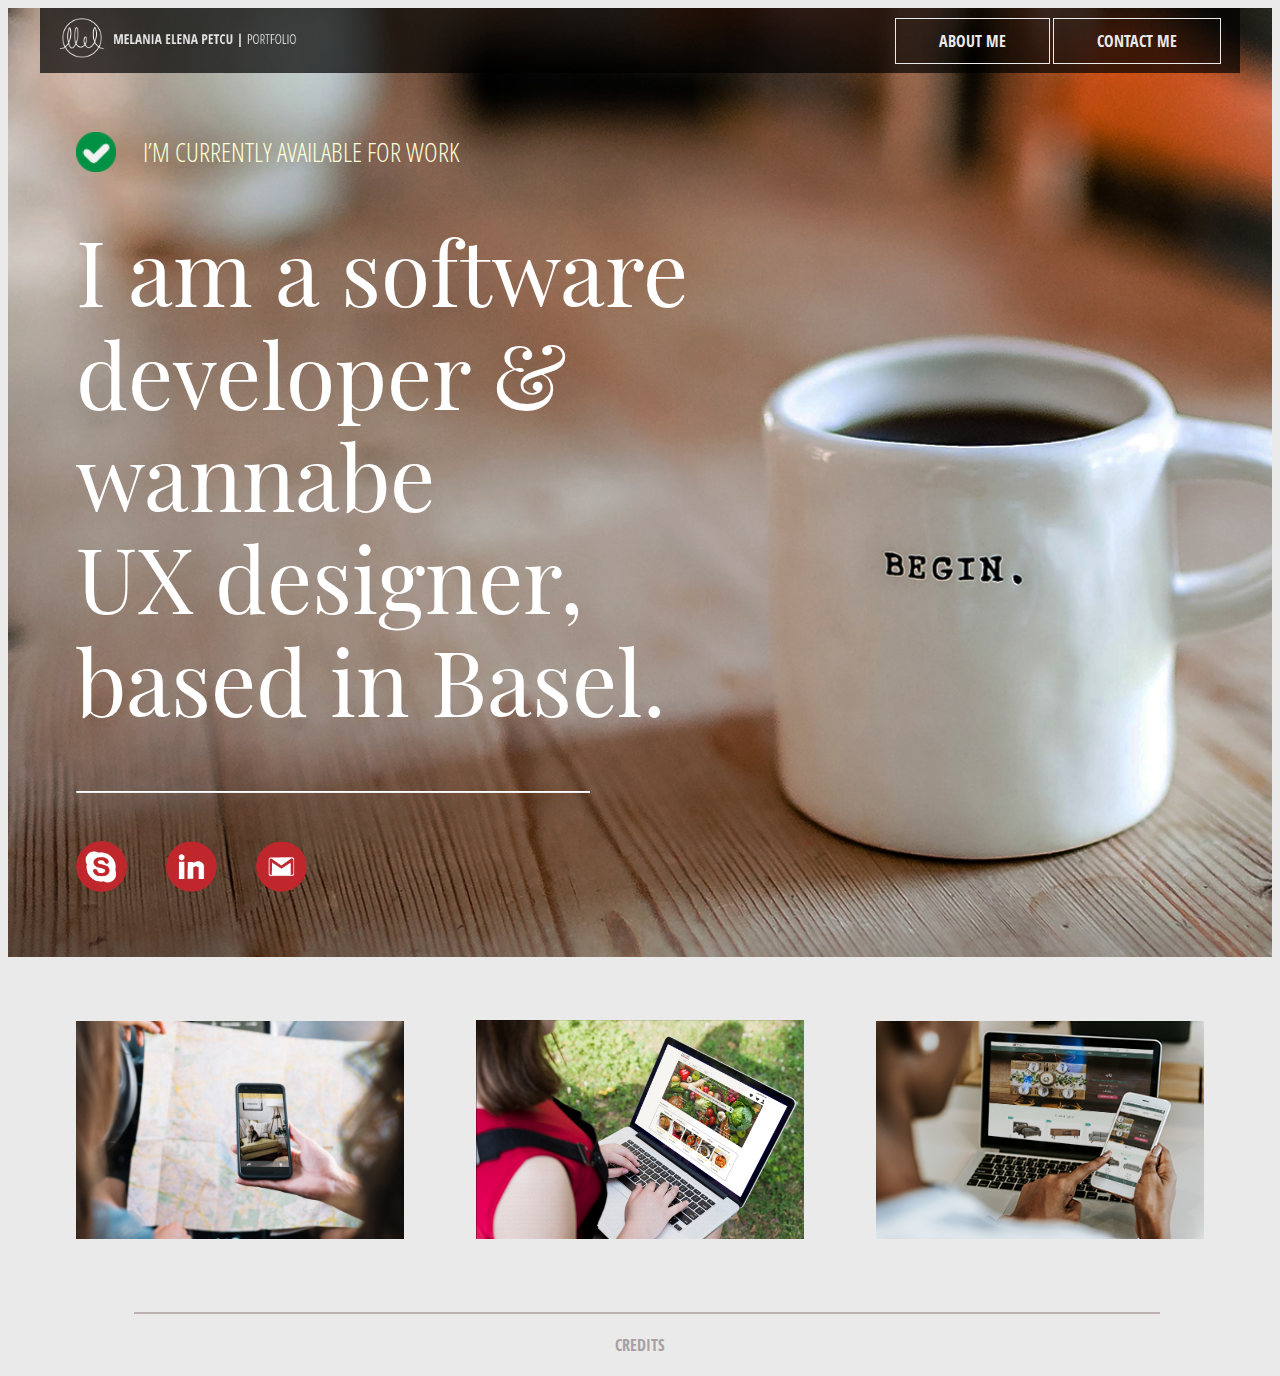
==== index.html @ 68f86efd "Update index.html" ====
<!doctype html>
<html>
<head>
<meta charset="UTF-8">
<title>Melania Elena Petcu - Web Design Portfolio</title>
<link href="styles.css" rel="stylesheet" type="text/css">
<script src="https://ajax.googleapis.com/ajax/libs/jquery/3.2.1/jquery.min.js"></script>
<script type="text/javascript" src="javascript/scripts.js"></script>
<meta name="viewport" content="width=device-width, initial-scale=1">
</head>

<body>
<div class="hero-image">
  <div class="container">
		<header><a href="index.html"><img src="images/logo-melania-elena-petcu.png" alt="Melania Elena Petcu - Web Design Portfolio" height="40" class="logo"></a>
			<div class="dropdown burger-menu">
			  <div class="mobile-view"><img src="images/burger-menu.svg" alt="" width="25"/>
				<div class="dropdown-content">
				  <a href="about-page.html" class="btn-green-a">ABOUT ME</a>
				  <a class="btn-green-a" href="contact-page.html">CONTACT ME</a>
				</div>
			  </div>
			</div>
		    <nav class="desktop-view">
			    <a href="about-page.html" class="btn-green-a">ABOUT ME</a>
			    <a class="btn-green-a" href="contact-page.html">CONTACT ME</a>
		    </nav>
        </header>
    <div class="hero-content">
	    <div class="tick-avail">
		   <img src="images/Tick.png" alt="UX design available" class="tick-img"/>
		   <p class="availability">I’M CURRENTLY AVAILABLE FOR WORK</p>
	    </div>
        <h1>I am a software <br> developer &<br>
            wannabe <br> UX designer, <br>
          based in Basel.</h1>
      <hr class="hr-mobile">
      <!--<a href="contact-page.html" title="Let's Talk" target="_blank" class="btn-red float-left">
	    <img src="images/let arrow.png" alt="web design available" width="104" height="19" class="arrow"/></a>-->
	  <div class="social-stuff clear-float">
	  	<a href="skype:melania.marcian?chat" target="_blank"><img src="images/skype.png" alt="Melania Petcu Facebook" class="social-stuff-a shadow"></a>
	  	<a href="https://www.linkedin.com/in/melania-petcu/" target="_blank"><img src="images/linkedin.png"  alt="Melania Petcu Linkedin" class="social-stuff-a shadow"></a>
	  	<a href="mailto:melania.marcian@gmail.com" target="_blank"><img src="images/gmail.png" alt="Melania Petcu mail" class="social-stuff-a shadow"></a>
	  </div>
	</div>
  </div>
</div>
	<main class="container home-main">
      <div class="row-low">
		  <div class="col-grid col-xs img_wrap"><a href="project page-peekaboo.html"><img src="images/hero-img-peek.png" alt="" class="mobile-img col-xs"><div class="img_description"><p>Peekaboo</p><p span class="sub-text">MONITORING APP</span></p></div></a></div>
		  <div class="col-grid col-xs img_wrap"><a href="project page-whatsoup.html"><img src="images/whatsoup-woman-laptop.png" alt="" class="mobile-img col-xs"/><div class="img_description"><p>What'SOUP</p><p span class="sub-text">RESTAURANT</span></p></div></a></div>
		  <div class="col-grid col-xs img_wrap"><a href="project page-maynooth.html"><img src="images/maynooth.jpg" alt="" class="mobile-img col-xs"/><div class="img_description"><p>Maynooth</p><p span class="sub-text">FURNITURE STORE</span></p></div></a></div>
      </div>
    </main>
    <footer>
	  <hr class="footer-hr">
	  <a class="credits col-text-larger" href="credits.html">CREDITS</a>
	</footer>
</div>
</body>
</html>
---- styles.css ----
@charset "UTF-8";

@font-face {
    font-family: playfair-display;
    src: url("fonts/PlayfairDisplay-Bold.ttf") format('truetype');
    font-weight: bold;
    font-style: normal;
}
@font-face {
    font-family: playfair-display;
    src: url("fonts/PlayfairDisplay-Regular.ttf") format('truetype');
    font-weight: 400;
    font-style: normal;
}
@font-face {
  font-family: 'open-sans-condensed';
  font-style: normal;
  font-weight: 300;
  src: url("fonts/OpenSansCondensed-Light.ttf") format('truetype');
}
@font-face {
  font-family: 'open-sans-condensed';
  font-style: normal;
  font-weight: 400;
  src: url("fonts/uYKcPVoh6c5R0NpdEY5A-Q.woff") format('woff');
}
@font-face {
  font-family: 'open-sans-condensed';
  font-style: normal;
  font-weight: 700;
  src: url("fonts/OpenSansCondensed-Bold.ttf") format('truetype');
}
@font-face {
  font-family: 'open-sans-condensed';
  font-style: italic;
  font-weight: 400;
  src: url("fonts/O4NhV7_qs9r9seTo7fnsVD8E0i7KZn-EPnyo3HZu7kw.woff") format('woff');
}
@font-face {
  font-family: 'lato';
  font-style: normal;
  font-weight: 300;
  src: url("fonts/Lato-Light.ttf") format('truetype');
}
@font-face {
  font-family: 'lato';
  font-style: normal;
  font-weight: 400;
  src: url("fonts/Lato-Regular.ttf") format('truetype');
}

/*DESKTOP*/
.img_wrap {
  position: relative;
}

.img_description {
  position: absolute;
  top: 50%;
  bottom: 2%;
  left: 0;
  right: 0;
  background: rgba(0, 0, 0, 0.50);
  color: #fff;
  visibility: hidden;
  opacity: 0;
  font-family: 'playfair-display';
  font-size: 2vw;
  font-weight: 300;
  text-align: center;


  /* transition effect. not necessary */
  transition: opacity .2s, visibility .2s;
}

.img_wrap:hover .img_description {
  visibility: visible;
  opacity: 1;
}

.sub-text {
  font-family: 'lato';
  font-size: 0.8vw;
  font-weight: 300;
  margin-top:-6.5%
}

#myBtn {
  display: none;
  position: fixed;
  bottom: 20px;
  right: 30px;
  z-index: 99;
  font-family: open-sans-condensed;
  font-style: normal;
  font-weight: 700;
  font-size: 14px;
  background-color: rgba(234,234,234,0.00);
  border: 1px solid black;
  color: black;
  cursor: pointer;
  padding-top: 13px;
  padding-bottom: 13px;
  padding-left: 13px;
  padding-right: 13px;
  border-radius: 154px;
}

#myBtn:hover {
	background-color: rgb(0,0,0,0.70);
    color: white;
	outline: none;
	border: none;
}

.shadow{
	transition: all .2s ease-in-out;
}
.shadow:hover {
    box-shadow: 0px 1px 10px rgba(65,52,53,0.70);
    -webkit-transform: translateY(5px);
    transform: translateY(5px);
    -webkit-box-shadow: 0px 1px 10px rgba(65,52,53,0.70);
}
.zoom {
  height: auto;
  -webkit-transition: all .2s ease-in-out;
          transition: all .2s ease-in-out;
}

.zoom:hover {
  -webkit-transform: scale(1.2);
  -ms-transform: scale(1.2);
      transform: scale(1.2);
  box-shadow: 0px 15px 27px rgba(0, 0, 0, 0.7);
}
.zoomA {
    height: auto;
    transition-duration: 1s;
    transition-timing-function: ease;
}

.zoomA:hover {
    transform: scale(2);
}

.zoomR {
    height: auto;
    transition-duration: 1s;
    transition-timing-function: ease;
}

.zoomR:hover {
  left: 20%;
  transform: scale(2) translate(-20%);
}

.zoomL {
    height: auto;
    transition-duration: 1s;
    transition-timing-function: ease;
}

.zoomL:hover {
  right: 25%;
  transform: scale(2) translate(25%);
}


header {
    background-color: rgba(0,0,0,0.70);
    padding-right: 19px;
    padding-top: 10px;
    padding-left: 19px;
    padding-bottom: 10px;
    top: 0%;
}
.product-action {
    margin-left: 95px;
    margin-top: 25px;
}
mark{
    background-color: #C3D5C2;
}
.video {
    width: 100%;
    height: auto;
}
.input-color {
    width: 1200px;
    height: 350px;
    background-color: #ccc;
    background-image: url(images/green.jpg);
}
.container {
    margin-left: auto;
    margin-right: auto;
    background-position: center center;
    max-width: 1200px;
}
footer {
    width: 100%;
    text-align: center;
    padding-top: 0px;
    text-decoration: none;
}
.social-stuff {
    margin-top: 2%;
    margin-bottom: 2%;
}
.copyright {
    float: none;
    text-align: center;
}
.btn-red {
    margin-top: 0px;
    background-color: #C0272D;
}

.btn-form {
    height: 40px;
    width: 134px;
    font-family: open-sans-condensed;
    font-style: normal;
    font-weight: 300;
    font-size: 16px;
    color: #D9D1D1;
    text-transform: uppercase;
    border: none;
    margin-right: 3px;
}
.btn-clear {
    height: 40px;
    width: 134px;
    font-family: open-sans-condensed;
    font-style: normal;
    font-weight: 300;
    border: thinsolid #FFFFFF;
    font-size: 16px;
	background-color: Transparent;
    color: #D6D1D1;
    text-transform: uppercase;
}
.form {
    font-family: open-sans-condensed;
    font-style: normal;
    font-weight: 300;
    font-size: large;
    color: #C5C0BD;
    padding-left: 78px;
    padding-top: 32px;
}
    input[type=text]
    {
        border: 0px;
    }
    input[type=textarea]
    {
        border: 0px;
		margin-bottom: 100px;
    }
nav {
    float: right;
}
.mobile-view {
	display: none;
}
.desktop-view {
    display: inline-block;
    color: #E0DBDB;
    margin-top: -45px;
}
.desktop-view a:hover {
  background-color: #EAEAEA;
  color:#000000;
}
ul .btn-red a {
    text-decoration: none;
    text-shadow: 0px 0px #E9E6E6;
    color: #D9D1D1;
}
.btn-green-a   {
    color: #EAEAEA;
    font-family: open-sans-condensed;
    font-style: normal;
    font-weight: 700;
    padding-left: 43px;
    padding-right: 43px;
    padding-top: 11px;
    padding-bottom: 11px;
    display: inline-block;
    text-decoration: none;
    text-align: center;
    border: 1px solid #EAEAEA;
}
.btn-red-a   {
    color: white;
    font-family: open-sans-condensed;
    font-style: normal;
    font-weight: 700;
    padding-left: 43px;
    padding-right: 43px;
    padding-top: 11px;
    padding-bottom: 11px;
    text-decoration: none;
    text-align: center;
    background-color: #C0272D;
	border-radius: 4px;
}
.btn-red-a:hover {
	/*border: 1px solid #C0272D;
	color: #C0272D;*/
	background-color: rgba(192,39,45,0.85);
    /*box-shadow: 0px 1px 17px rgba(0, 0, 0, 0.7);
    -webkit-box-shadow: 0px 1px 17px rgba(0, 0, 0, 0.7);*/
}
.btn-green-click   {
    color: #EAEAEA;
    font-family: open-sans-condensed;
    font-style: normal;
    font-weight: 700;
    padding-top: 11px;
    padding-bottom: 11px;
    display: inline-block;
    text-decoration: none;
    text-align: center;
    padding-left: 25px;
    padding-right: 35px;
    width: 115px;
    border: 1px solid #EAEAEA;
}
.credits   {
    color: #A8A0A0;
    font-family: open-sans-condensed;
    font-style: normal;
    font-weight: 700;
    text-align: center;
    margin-top: 0px;
    margin-right: 0px;
    margin-bottom: 12px;
    margin-left: 0px;
    padding-top: 0px;
    padding-right: 0px;
    padding-bottom: 0px;
    padding-left: 0px;
    text-decoration: none;
    display: inline-block;
}

body {
    font-family: open-sans-condensed;
    font-style: normal;
    font-weight: 300;
    background-color: rgba(234,234,234,1.00);
}
.hero-image {
    background-repeat: no-repeat;
    background-image: url(images/hero-img.jpg);
    background-position: center 50%;
    background-size: cover;
}
.hero-image-credit {
    background-repeat: no-repeat;
    background-image: url(images/hero-img.jpg);
    background-position: center 70%;
    background-size: cover;
}
.hero-image-what {
    background-repeat: no-repeat;
    background-image: url(images/whatsoup-hero.jpg);
    background-size: cover;
    background-position: center 0%;
    margin-top: 0px;
}
.hero-image-may {
    background-repeat: no-repeat;
    background-image: url(images/hero%20maynooth.png);
    background-size: cover;
    background-position: left 0%;
    margin-top: 0px;
}
.middle-image {
    background-image: url(images/whatsoup-persona.jpg);
    background-repeat: no-repeat;
    background-size: cover;
    background-position: center center;
}
.middle-image-peek {
    background-image: url(images/peekaboo%20-%20persona.png);
    background-repeat: no-repeat;
    background-size: cover;
    background-position: center
%;
    background-position: center 29%;
}
.middle-image-may {
    background-image: url(images/Maynooth-persona.png);
    background-repeat: no-repeat;
    background-size: cover;
    background-position: center
%;
    background-position: center 29%;
}
.last-image {
    background-size: cover;
    background-repeat: no-repeat;
    background-position: center center;
    background-color: rgba(15,137,55,1.00);
}
.last-image-may {
    background-size: cover;
    background-repeat: no-repeat;
    background-position: center center;
    background-color: #4CB3AA;
    margin-top: 5%;
}
.hero-content {
    width: 100%;
    padding-bottom: 3%;
    padding-left: 3%;
}
.padd-content-down {
    padding-bottom: 5%;
}
.float-left {
    float: left;
}
.availability {
    color: #FFFFD9;
    font-family: open-sans-condensed;
    font-style: normal;
    font-weight: 300;
    font-size: 2vw;
    display: inline-block;
    vertical-align: middle;
    padding-left: 2%;
}
.clear-float {
    clear: both;
}
h1 {
    color: #FFFFFF;
    font-size: 7vw;
    font-family: playfair-display;
    font-style: normal;
    font-weight: 400;
    line-height: 8vw;
}

hr {
    border-top-style: solid;
    border-top-color: #FFFFFF;
    -webkit-box-shadow: 0px 0px #B5ABAB;
    box-shadow: 0px 0px #B5ABAB;
    width: 40vw;
    margin-left: 0px;
}
.footer-hr   {
    border-style: solid;
    border-color: #B9B0B0;
    width: 80vw;
    margin-bottom: 20px;
    margin-left: 10%;
    margin-right: 10%;
}
.home-main {
    margin-top: 5%;
}
main .hero-content .btn-red {
    display: inline-block;
    padding-top: 13px;
    padding-bottom: 13px;
    padding-right: 43px;
    padding-left: 43px;
    color: #E5E3E3;
    margin-top: 41px;
    text-decoration: none;
}
.img-grid {
    padding-left: 40px;
}
.col {
    margin-right: 1%;
    margin-bottom: 4%;
    margin-left: 0%;
    margin-top: 0%;
}
h2 {
    font-family: playfair-display;
    font-style: normal;
    font-weight: 400;
    font-size: 36px;
    color: #C5C0BD;
    margin-bottom: 40px;
    margin-top: 45px;
    display: inline-block;
    width: 650px;
}
.col-text {
    width: 30%;
}
.menu-text   {
    margin-bottom: 145px;
}
.ingredients-text {
    margin-bottom: 90px;
}
.text-grey {
    color: #383026;
    font-family: lato;
    font-style: normal;
    font-weight: 300;
    font-size: 18px;
    line-height: 28px;
    margin-bottom: 41px;
    text-align: left;
    width: 650px;
    display: inline-block;
}
.text-grey-center {
    color: #383026;
    font-family: lato;
    font-style: normal;
    font-weight: 300;
    font-size: 18px;
    line-height: 28px;
    margin-bottom: 41px;
    text-align: center;
    display: inline-block;
}
.center-text {
    text-align: center;
}
.text-grey-col {
    color: #2B2E34;
    font-family: lato;
    font-style: normal;
    font-weight: 300;
    font-size: large;
    width: auto;
}
.col-img {
    width: 60%;
    margin-left: 55px;
    margin-bottom: 55px;
}
.col-img-left {
    width: 60%;
    margin-right: 55px;
}
.text-grey-padd-left {
    width: 350px;
    color: #383026;
    font-family: lato;
    font-style: normal;
    font-weight: 300;
    font-size: 18px;
    line-height: 28px;
}
.text-grey-left {
    width: 40vw;
    font-family: lato;
    font-style: normal;
    font-weight: 300;
    font-size: 18px;
    line-height: 28px;
    color: #383026;
}
.text-grey-large {
    color: #383026;
    font-family: lato;
    font-style: normal;
    font-weight: 300;
    font-size: 18px;
    line-height: 28px;
    width: 800px;
}
.text-persona {
    font-family: Baskerville, "Palatino Linotype", Palatino, "Century Schoolbook L", "Times New Roman", serif;
    font-style: oblique;
    font-weight: 400;
    font-size: 1em;
    line-height: 2vw;
    text-shadow: 0px 0px;
    color: #FFFFFF;
}
.client {
    display: inline-block;
    right: 0px;
    font-family: Baskerville, "Palatino Linotype", Palatino, "Century Schoolbook L", "Times New Roman", serif;
}
.col-lg {
    width: 31%;
}
.responsive-img {
    width: 100%;
    height: auto;
    margin-top: 36px;
}
.img-grid: after  {
    clear: both;
    content: "";
}
.text-white {
    color: #FFFFFF;
    font-size: 18px;
    font-family: lato;
    font-style: normal;
    font-weight: 300;
    width: 40%;
    line-height: 28px;
}
.text-white-action {
    color: #FFFFFF;
    font-size: 18px;
    font-family: lato;
    font-style: normal;
    font-weight: 300;
    line-height: 28px;
    width: 80%;
}
.text-red {
    color: #C0272D;
    font-family: lato;
    font-style: normal;
    font-weight: 700;
    font-size: 24px;
}
.social-stuff-a   {
    height: 51px;
    margin-top: 2%;
    margin-bottom: 0px;
    border-radius: 50%;
    width: 51px;
    margin-right: 3%;
    margin-left: 0px;
}
.social-stuff-foot-a   {
    height: 51px;
    margin-top: 2%;
    margin-bottom: 0px;
    border-radius: 50%;
    width: 51px;
    margin-right: 2%;
    margin-left: 2%;
}
main hr {
    width: 20vw;
    margin-left: 0px;
    border-color: #C5C0BD;
    margin-top: -9px;
}
.sub-title {
    font-family: playfair-display;
    font-style: italic;
    font-weight: 400;
    font-size: 20px;
    color: #C5C0BD;
}
.arrow {
    padding-right: 10%;
}
h3 {
    color: #C5C0BD;
    font-family: playfair-display;
    font-style: normal;
    font-weight: 400;
    font-size: x-large;
    width: 100%;
}
h4  {
    color: #C5C0BD;
    font-family: playfair-display;
    font-style: normal;
    font-weight: 400;
    font-size: 20px;
}
h5  {
    color: #C5C0BD;
    font-family: playfair-display;
    font-style: normal;
    font-weight: 400;
    font-size: 16px;
    margin-bottom: -5%;
    width: 100%;
}
.col-grid {
    flex: 1;
    margin-left: 3%;
    margin-right: 3%;
    margin-bottom: 5%;
	alignment-baseline: bottom;
}
.grid-container {
  display: grid;
  grid-template-columns: auto auto auto;
}
.grid-item {
    margin-left: 3%;
    margin-right: 3%;
    margin-bottom: 5%;
	text-align: center;
}
.col-video {
    padding-right: 3%;
    padding-top: 3%;
    padding-bottom: 3%;
    padding-left: 3%;
    display: flex;
}
.h2-left {
    text-align: left;
    align-items: center;
    width: 310px;
    margin-top: 5px;
}
.h2-right {
    float: right;
    text-align: right;
	align-items:center;
}
.persona-content {
    background-color: rgba(0,0,0,0.50);
    padding-right: 0px;
}
.col-persona {
    flex: 1;
    padding-top: 5%;
    padding-right: 5%;
    padding-bottom: 5%;
    padding-left: 5%;
}
.h3-center {
    margin-top: 57px;
    margin-bottom: 36px;
}
.sitemap {
    height: auto;
    width: 100%;
    display: inline-block;
}
.col-text-larger {
    flex: 60%;
}
.col-img-small {
    margin-top: 41px;
    margin-left: 46px;
    width: 60vw;
    height: auto;
}
.pad-down {
    margin-bottom: 84px;
    margin-top: 220px;
    padding-top: 299px;
}
.hero-image-peek {
    background-image: url(images/peekaboo-hero.png);
    background-size: cover;
    background-repeat: no-repeat;
    background-position: center;
    background-position: center 55%;
}
.padd-left {
    margin-left: 10vw;
}
.final-prod-row {
    display: inline-block;
}
.padd-top {
    margin-top: 61px;
}
.padd-down {
    margin-bottom: 60px;
}
mark-peek {
    background-color: #FBE4C4;
}
mark-may {
    background-color: #DCCDD8;
}
.visible-mobile {
    display: none;
}
.form-embeded {
    margin-top: 606px;
    margin-bottom: -282px;
}
.persona-name {
    font-size: 1.5em;
    font-weight: bold;
}
.field {
    height: 20px;
    border-top-left-radius: 0px;
}

.tick-img {
    width: 40px;
    height: 40px;
	vertical-align: middle;
}
.center-sitemap {
    width: 9vw;
    height: auto;
}
.product {
    margin-left: 10%;
    margin-right: 10%;
    width: 100%;
    display: inline-block;
}
.mobile-img {
    width: 100%;
    height: auto;
}
.col-md {
    margin-top: 5%;
    margin-right: 5%;
    margin-left: 5%;
    margin-bottom: 5%;
}
.row {
  display: flex;
  /*align-items: center;*/

}
.row-what {
  display: flex;
  /*align-items: center;*/

}
.row-center {
    display: flex;
    align-items: center;
}
.col-center {
    display: flex;
    align-items: center;
}

.row-low {
	display: flex;
	align-items: flex-end;
	justify-content: center;
}

.col-action {
    flex: 20vw;
    margin-top: 5%;
    margin-left: 3%;
}
.clear-padd-down {
    margin-bottom: -111px;
}
.tick-avail {
    text-align: left;
    margin-bottom: -3%;
	margin-top: 3%;
}
.about-image {
    background-image: url(images/about-hero-2.png);
    background-size: cover;
    background-position: center center;
    background-repeat: no-repeat;
}
.skill-past {
    margin-bottom: 5%;
    margin-top: 2%;
}
.skill-now {
    margin-bottom: 5%;
    margin-top: 1%;
}
.skill-next {
    margin-bottom: 5%;
    margin-top: 2%;
    width: 5%;
}
.clear-padd-up {
    margin-top: -5%;
}
.typeform {
    height: 800px;
    width: 100%;
}

/*TABLET*/
@media (min-width: 480px) and (max-width: 768px) {
.dropdown {
  position: relative;
  display: inline-block;
  float: right;
}
.dropdown-content {
  display: none;
  position: absolute;
  right: 0;
  z-index: 1;
}
.dropdown-content a {
  display: block;
}
	
.mobile-view a:hover {
  background-color: rgba(0,0,0,0.70);
  color:#EAEAEA;
  border: 1px solid rgba(0,0,0,0.70);
}
	
.mobile-view {
    display: block;
    float: right;
    margin-top: 9px;
}
.desktop-view {
    display: none;
}
.col-md {
    margin-top: 5%;
    margin-right: 1%;
    margin-bottom: 5%;
    margin-left: 5%;
    flex: 40%;
}
.img-grid {
    padding-bottom: 0px;
    padding-top: 0px;
    padding-right: 0px;
    padding-left: 5%;
    margin-top: 0px;
    margin-right: 0px;
    margin-bottom: 0px;
    margin-left: 0px;
}
main hr {
    width: 50vw;
    margin-left: 0px;
    margin-bottom: -13px;
}
.text-white {
    color: #FFFFFF;
    font-size: 16px;
    font-family: lato;
    font-style: normal;
    font-weight: 300;
    width: 50%;
    line-height: 22px;
    height: auto;
}
.hero-image {
    background-repeat: no-repeat;
    background-image: url(images/hero-img.jpg);
    background-size: cover;
    background-position: center 0%;
    flex-flow: row nowrap;
    margin-bottom: 0px;
}
.text-red {
    color: #C0272D;
    font-family: lato;
    font-style: normal;
    font-weight: 700;
    font-size: 20px;
}

.btn-red {
    margin-top: 0px;
    background-color: #C0272D;
    margin-right: 27px;
	border-radius: 4px;
}
hr {
    border-top-style: solid;
    border-top-color: #FFFFFF;
    -webkit-box-shadow: 0px 0px;
    box-shadow: 0px 0px;
    width: 200px;
}
h1 {
    font-size: 28px;
    line-height: 34px;
    color: #FFFFFF;
    font-family: playfair-display;
    font-style: normal;
    font-weight: 400;
    text-align: left;
    font-size: 7vw;
    line-height: 8vw;
    margin-bottom: 5%;
    margin-top: 2%;
}
.tick-img {
    clear: none;
    width: 5%;
    height: auto;
    margin-top: 0px;
    margin-bottom: 0px;
    vertical-align: middle;
}
.col-lg {
    width: 31%;
}
.col {
    margin-right: 1%;
    margin-bottom: 7%;
    margin-left: 0%;
    margin-top: 0%;
}
.container {
    margin-left: 0px;
    margin-right: auto;
    background-position: center center;
    max-width: 1200px;
}
.responsive-img {
    width: 100%;
    height: auto;
    display: block;
}
.credits {
    text-decoration: none;
    color: #A8A0A0;
    font-family: open-sans-condensed;
    font-style: normal;
    font-weight: 700;
    text-align: center;
    display: inline-block;
    margin-top: 0px;
    margin-right: 0px;
    margin-bottom: 12px;
    margin-left: 0px;
    padding-top: 0px;
    padding-right: 0px;
    padding-bottom: 0px;
    padding-left: 0px;
}
footer {
    width: 100%;
    text-align: center;
    padding-top: 0px;
}
.social-stuff-a {
    height: 45px;
    margin-top: 2%;
    margin-bottom: 0px;
    width: 45px;
    margin-right: 3%;
}
.hero-content {
    height: 100%;
    padding-left: 3%;
    padding-bottom: 3%;
}
/*DESKTOP*/
header {
    background-color: rgba(0,0,0,0.70);
    padding-right: 19px;
    padding-top: 10px;
    padding-left: 19px;
    padding-bottom: 10px;
}
.row {
    display: flex;
}
.hero-image-peek {
    background-image: url(images/peekaboo-hero.png);
    background-size: cover;
    background-position: 90%;
    background-repeat: no-repeat;
    background-position: center 0%;
}
h2 {
    font-family: playfair-display;
    font-style: normal;
    font-weight: 400;
    font-size: 30px;
    color: #C5C0BD;
    margin-bottom: 40px;
    margin-top: 45px;
    display: inline-block;
    width: 400px;
}
.text-grey {
    color: #383026;
    font-family: lato;
    font-style: normal;
    font-weight: 300;
    font-size: 17px;
    line-height: 28px;
    margin-bottom: 41px;
    text-align: left;
    width: 90%;
    display: inline-block;
    height: auto;
}
.text-persona {
    font-family: Baskerville, "Palatino Linotype", Palatino, "Century Schoolbook L", "Times New Roman", serif;
    font-style: oblique;
    font-weight: 400;
    font-size: 0.7em;
    line-height: 2.7vw;
    text-shadow: 0px 0px;
    color: #FFFFFF;
}
.persona-name {
    font-size: 1.3em;
    font-weight: bold;
}
.middle-image-peek {
    background-image: url(images/peekaboo%20-%20persona.png);
    background-repeat: no-repeat;
    background-size: cover;
    background-position: center
%;
    background-position: center top;
}
.middle-image-may {
    background-image: url(images/Maynooth-persona.png);
    background-repeat: no-repeat;
    background-size: cover;
    background-position: center
%;
    background-position: center top;
}
h3 {
    color: #C5C0BD;
    font-family: playfair-display;
    font-style: normal;
    font-weight: 400;
    font-size: large;
    width: 100%;
    background-image: url(url);
}
.text-grey-left {
    width: 40vw;
    font-family: lato;
    font-style: normal;
    font-weight: 300;
    font-size: 17px;
    line-height: 28px;
    color: #383026;
}
h4 {
    color: #C5C0BD;
    font-family: playfair-display;
    font-style: normal;
    font-weight: 400;
    font-size: 19px;
}
.hero-image-what {
    background-repeat: no-repeat;
    background-image: url(images/whatsoup-hero.jpg);
    background-size: cover;
    background-position: center 0%;
}
.sub-title {
    font-family: playfair-display;
    font-style: italic;
    font-weight: 400;
    font-size: 20px;
    color: #C5C0BD;
}
.footer-hr {
    border-style: solid;
    border-color: #8A8A89;
    text-align: center;
    margin-left: 10%;
    margin-right: 10%;
}
.float-left {
    float: left;
}
.last-image {
    background-size: cover;
    background-repeat: no-repeat;
    background-position: center center;
    background-color: #0F8937;
}
.btn-green-a {
    color: #000000;
    font-family: open-sans-condensed;
    font-style: normal;
    font-weight: 700;
    padding-top: 11px;
    padding-bottom: 11px;
    display: block;
    text-decoration: none;
    text-align: center;
    background-color: #EAEAEA;
    margin-bottom: 2px;
    min-width: 80px;
}
.btn-green-click {
    color: #000000;
    font-family: open-sans-condensed;
    font-style: normal;
    font-weight: 700;
    padding-right: 43px;
    padding-top: 11px;
    padding-bottom: 11px;
    text-align: center;
    text-decoration: none;
    padding-left: 25px;
    border-bottom: 1px solid #EAEAEA;
    background-color: #EAEAEA;
    margin-bottom: 2px;
}
.block {
    display: block;
    float: none;
}
.expand {
    display: block;
}
.mobile-header-img {
    width: 33vw;
    z-index: auto;
    height: auto;
}
.skill-next {
    margin-bottom: 7%;
    margin-top: 2%;
    width: 10%;
}
.row-center {
    display: flex;
    align-items: center;
}
.burger-menu {
    display: block;
}
.typeform {
    height: 600px;
    width: 100%;
}
.social-stuff-foot-a {
    height: 47px;
    margin-top: 2%;
    margin-bottom: 0px;
    border-radius: 50%;
    width: 47px;
    margin-right: 3%;
    margin-left: 3%;
}
}

/*MOBILE*/
@media (max-width: 479px) {
.dropdown {
  position: relative;
  display: inline-block;
  float: right;
}
.dropdown-content {
  display: none;
  position: absolute;
  right: 0;
  z-index: 1;
}
.dropdown-content a {
    display: block;
}
header {
    background-color: rgba(0,0,0,0.70);
    padding-top: 2%;
    padding-bottom: 1%;
    align-items: center;
}
.responsive-img {
    width: 88vw;
    height: auto;
    display: block;
    margin-top: 18px;
    margin-bottom: 18px;
}
.mobile-view {
    display: block;
    float: right;
    margin-top: 4px;
}
.invisible-mobile {
    display: none;
}
.expand {
    display: block;
}
	
.hero-content {
    text-align: left;
    padding-left: 3%;
    padding-bottom: 3%;
}
h1 {
    color: #FFFFFF;
    font-family: playfair-display;
    font-style: normal;
    font-weight: 400;
    text-align: left;
    max-width: 200px;
    margin-bottom: 1%;
    font-size: 7vw;
    line-height: 10vw;
    margin-top: 2%;
	margin-left: 2%;
}
.hr-mobile   {
    visibility: hidden;
}
hero-content hr {
    width: 0px;
}
main .hero-content img.float-left {
    margin-top: 0px;
}
.tick-img {
    width: 5%;
    height: auto;
    clear: none;
    vertical-align: middle;
}
.container main .hero-content {
    margin-top: 28px;
}
.col-xs {
    width: 98%;
    margin-top: 2%;
    margin-right: 1%;
    margin-bottom: 2%;
    margin-left: 1%;
}
.img-grid {
    margin-top: -9px;
    margin-left: -40px;
}
.footer-hr  {
    border-style: solid;
    border-color: #8A8A89;
    text-align: center;
    margin-left: 10%;
    margin-right: 10%;
    margin-top: 5%;
}
.copyright {
    float: right;
    margin-top: 30px;
    font-size: 14px;
    text-align: center;
    max-width: 400px;
}
.text-white {
	margin-left: 2%;
    color: #FFFFFF;
    font-family: lato;
    font-style: normal;
    font-weight: 300;
    width: 50%;
    text-align: left;
    font-size: 3vw;
    line-height: 4vw
}
.text-red {
    color: #C0272D;
    font-family: lato;
    font-style: normal;
    font-weight: 700;
    font-size: 14px;
    line-height: 30px;
}
.container {
    margin-right: auto;
}
.btn-red {
    background-color: #C0272D;
    margin-right: 5px;
    margin-left: 28px;
    border-radius: 4px;
}
.hero-image-peek {
    background-image: url(images/peekaboo-hero.png);
    background-size: cover;
    background-position: 90%;
    background-repeat: no-repeat;
    background-position: center 0%;
	min-height: 300px;
}
h2 {
    font-family: playfair-display;
    font-style: normal;
    font-weight: 400;
    font-size: 24px;
    color: #C5C0BD;
    width: 300px;
    text-align: center;
    display: inline-block;
    padding-top: 3%;
}
.text-grey {
    color: #383026;
    font-family: lato;
    font-style: normal;
    font-weight: 300;
    font-size: 16px;
    line-height: 28px;
    height: auto;
    width: 86%;
    margin-top: 3%;
    margin-right: 7%;
    margin-bottom: 3%;
    margin-left: 7%;
}
h3 {
    color: #C5C0BD;
    font-family: playfair-display;
    font-style: normal;
    font-weight: 400;
    font-size: medium;
    width: 300px;
    padding-bottom: 14px;
    text-align: center;
}
.sitemap {
    padding-left: 40px;
    height: auto;
    width: 98%;
    margin-left: -39px;
}
.padd-left {
    margin-left: 0px;
}
.text-grey-left {
    font-family: lato;
    font-style: normal;
    font-weight: 300;
    font-size: 16px;
    line-height: 28px;
    color: #383026;
    width: 86%;
    margin-top: 1%;
    margin-right: 7%;
    margin-bottom: 1%;
    margin-left: 7%;
    height: auto;
}
.video-app {
    height: auto;
}
.padd-top {
    padding-top: 6%;
}
.clear-padd-top {
    margin-top: -25px;
}
.clear-padd-down {
    margin-bottom: -26px;
}
.padd-down {
    margin-bottom: -20%;
}
.clear-float-mobile {
    clear: both;
}
.visible-mobile {
    display: block;
}
.display-mobile {
    display: block;
}
.mobile-img {
    margin-top: 3%;
    margin-right: 3%;
    margin-bottom: 3%;
    height: auto;
}
.img-right {
    margin-top: 0px;
    margin-right: 0px;
    margin-bottom: 0px;
    margin-left: 0px;
}
h4 {
    color: #C5C0BD;
    font-size: 18px;
    text-align: center;
    width: 300px;
    font-family: playfair-display;
    font-style: normal;
    font-weight: 400;
    padding-bottom: 12px;
    padding-top: 10px;
}
.padd-left-mobile {
    margin-left: 0px;
}
.text-persona-padd-down {
    margin-left: 5%;
    width: 86%;
    margin-right: 5%;
    margin-bottom: 1%;
    padding-top: 90vw;
    margin-top: 1%;
}
.text-persona {
    font-family: Baskerville, "Palatino Linotype", Palatino, "Century Schoolbook L", "Times New Roman", serif;
    font-style: oblique;
    font-weight: 10;
    color: #FFFFFF;
    text-align: left;
    font-size: 4vw;
    line-height: 5vw;
}
.whatsouplogo {
    width: 60%;
    height: auto;
    display: block;
    margin-left: auto;
    margin-right: auto;
}
.persona-name {
    font-size: 16px;
    font-weight: bold;
}
.hero-image-what {
    background-repeat: no-repeat;
    background-image: url(images/whatsoup-hero.jpg);
    background-size: cover;
    background-position: center 0%;
}
.text-grey-padd-left {
    width: 86%;
    color: #383026;
    font-family: lato;
    font-style: normal;
    font-weight: 300;
    font-size: 16px;
    line-height: 28px;
    margin-right: 7%;
    margin-left: 7%;
    margin-top: 1%;
    margin-bottom: 1%;
    height: auto;
}
.text-grey-large {
    color: #383026;
    font-family: lato;
    font-style: normal;
    font-weight: 300;
    font-size: 16px;
    line-height: 28px;
}
.col-text-larger {
    width: 86%;
    height: auto;
    margin-top: 1%;
    margin-right: 7%;
    margin-bottom: 1%;
    margin-left: 7%;
}
.product-action {
    margin-left: 0px;
    margin-top: 0px;
    margin-right: 0px;
    margin-bottom: 0px;
}
.text-white-action {
    color: #FFFFFF;
    font-family: lato;
    font-style: normal;
    font-weight: 300;
    font-size: 16px;
    line-height: 28px;
    width: 93%;
    margin-left: 3%;
}
.h2-left {
    text-align: center;
    align-items: center;
    width: 86%;
    margin-top: 5%;
    margin-right: 7%;
    margin-bottom: 6%;
    margin-left: 7%;
}
.middle-image {
    background-image: url(images/whatsoup-persona-mobile.png);
    background-repeat: no-repeat;
    background-size: cover;
}
.sub-title {
    font-family: playfair-display;
    font-style: italic;
    font-weight: 400;
    font-size: 16px;
    color: #C5C0BD;
}
.logo {
    height: auto;
    width: 70%;
}
.hero-image {
    background-repeat: no-repeat;
    background-image: url(images/hero-img.jpg);
    background-size: cover;
    background-position: center 0%;
	min-height: 300px;
}
footer {
    width: 100%;
    text-align: center;
}
.social-stuff-a {
    height: 40px;
    margin-top: 0px;
    margin-bottom: 3%;
    width: 40px;
    margin-left: 3%;
    margin-right: 3%;
}
.row-what {
    display: flex;
    flex-direction: column;
}
.row-low {
    display: inline-block;
}
.row-center {
    display: inline-block;
}
.col-grid {
    flex: 1;
    alignment-baseline: bottom;
}
.persona-content {
    background-color: rgba(0,0,0,0.50);
}
.middle-image-peek {
    background-image: url(images/peekaboo%20-%20persona%20-mobile@2x.png);
    background-repeat: no-repeat;
    background-size: cover;
    background-position: center
%;
    background-position: center top;
}
.middle-image-may {
    background-image: url(images/Maynooth%20persona-mobile.png);
    background-repeat: no-repeat;
    background-size: cover;
    background-position: center
%;
    background-position: center top;
}
.col-persona {
    flex: 1;
    padding-top: 5%;
    padding-right: 5%;
    padding-bottom: 5%;
    padding-left: 5%;
}
.row {
    display: flex;
    flex-direction: column-reverse;
}
.last-image {
    background-size: cover;
    background-repeat: no-repeat;
    background-position: center center;
    background-color: #0F8937;
    max-height: 300px;
}
.video {
    width: 93%;
    height: auto;
}
.desktop-view {
    display: none;
}
.btn-green-a {
    color: #000000;
    font-family: open-sans-condensed;
    font-style: normal;
    font-weight: 700;
    padding-top: 11px;
    padding-bottom: 11px;
    display: block;
    text-decoration: none;
    text-align: center;
    border-bottom: 1px solid #EAEAEA;
    background-color: #EAEAEA;
    margin-bottom: 2px;
    font-size: 3vw;
    min-width: 60px;
}
.btn-green-click {
    color: #000000;
    font-family: open-sans-condensed;
    font-style: normal;
    font-weight: 700;
    padding-right: 43px;
    padding-top: 11px;
    padding-bottom: 11px;
    text-align: center;
    text-decoration: none;
    padding-left: 25px;
    border-bottom: 1px solid #EAEAEA;
    background-color: #EAEAEA;
    font-size: 3vw;
    min-width: 80px;
}
.mobile-header-img {
    width: 43vw;
    z-index: auto;
    height: auto;
}
.mobile-view a:hover {
    background-color: rgba(0,0,0,0.70);
    color: #EAEAEA;
    border: 1px solid #EAEAEA;
}
.credits {
    text-decoration: none;
    color: #A8A0A0;
    font-family: open-sans-condensed;
    font-style: normal;
    font-weight: 700;
    text-align: center;
    display: inline-block;
    margin-top: 0px;
    margin-right: 0px;
    margin-bottom: 12px;
    margin-left: 0px;
    padding-top: 0px;
    padding-right: 0px;
    padding-bottom: 0px;
    padding-left: 0px;
}
.skill-next {
    margin-bottom: 7%;
    margin-top: 2%;
    width: 10%;
}
.burger-menu {
    display: block;
    margin-top: 1%;
}
.overlap {
    margin-top: -250vw;
}
.fade {
  max-width: 100%; 
}
.fade::before {
  display: block;
  position: relative;
  background-image: linear-gradient(to top, rgba(234, 234, 234, 1), rgba(234, 234, 234, 0.7), rgba(234, 234, 234, 0.5), rgba(234, 234, 234, 0));
  height: 150px;
  margin-bottom: -10px;
  width: 100%;
  content: '';
}
.col-center {
    display: inline-block;
}
.availability {
    color: #FFFFD9;
    font-family: open-sans-condensed;
    font-style: normal;
    font-weight: 300;
    font-size: 3vw;
    display: inline-block;
    vertical-align: middle;
    padding-left: 2%;
}
.tick-avail {
    text-align: left;
    margin-top: 3%;
    margin-left: 2%;
    margin-bottom: 3%;
}
.social-stuff {
    margin-top: 4%;
    margin-bottom: 2%;
}
.hero-image-may {
    background-repeat: no-repeat;
    background-image: url(images/hero%20maynooth.png);
    background-size: cover;
    background-position: center 0%;
    margin-top: 0px;
	min-height: 300px;

}
.img_wrap {
  position: relative;
}

.img_description {
  position: absolute;
  top: 50%;
  bottom: 6%;
  left: 1%;
  right: 1%;
  background: rgba(0, 0, 0, 0.50);
  color: #fff;
  visibility: hidden;
  opacity: 0;
  font-family: 'playfair-display';
  font-size: 7vw;
  font-weight: 300;
  text-align: center;
  /* transition effect. not necessary */
  transition: opacity .2s, visibility .2s;
}

.img_wrap:hover .img_description {
  visibility: visible;
  opacity: 1;
}
	
.sub-text {
  font-family: 'lato';
  font-size: 10px;
  font-weight: 300;
  margin-top:-6.5%
}
.typeform {
    height: 400px;
    width: 100%;
}
.social-stuff-foot-a {
    height: 40px;
    margin-top: 2%;
    margin-bottom: 0px;
    border-radius: 50%;
    width: 40px;
    margin-right: 3%;
    margin-left: 3%;
}
.col-video {
    display: inline-block;
}
}
.logo {
}
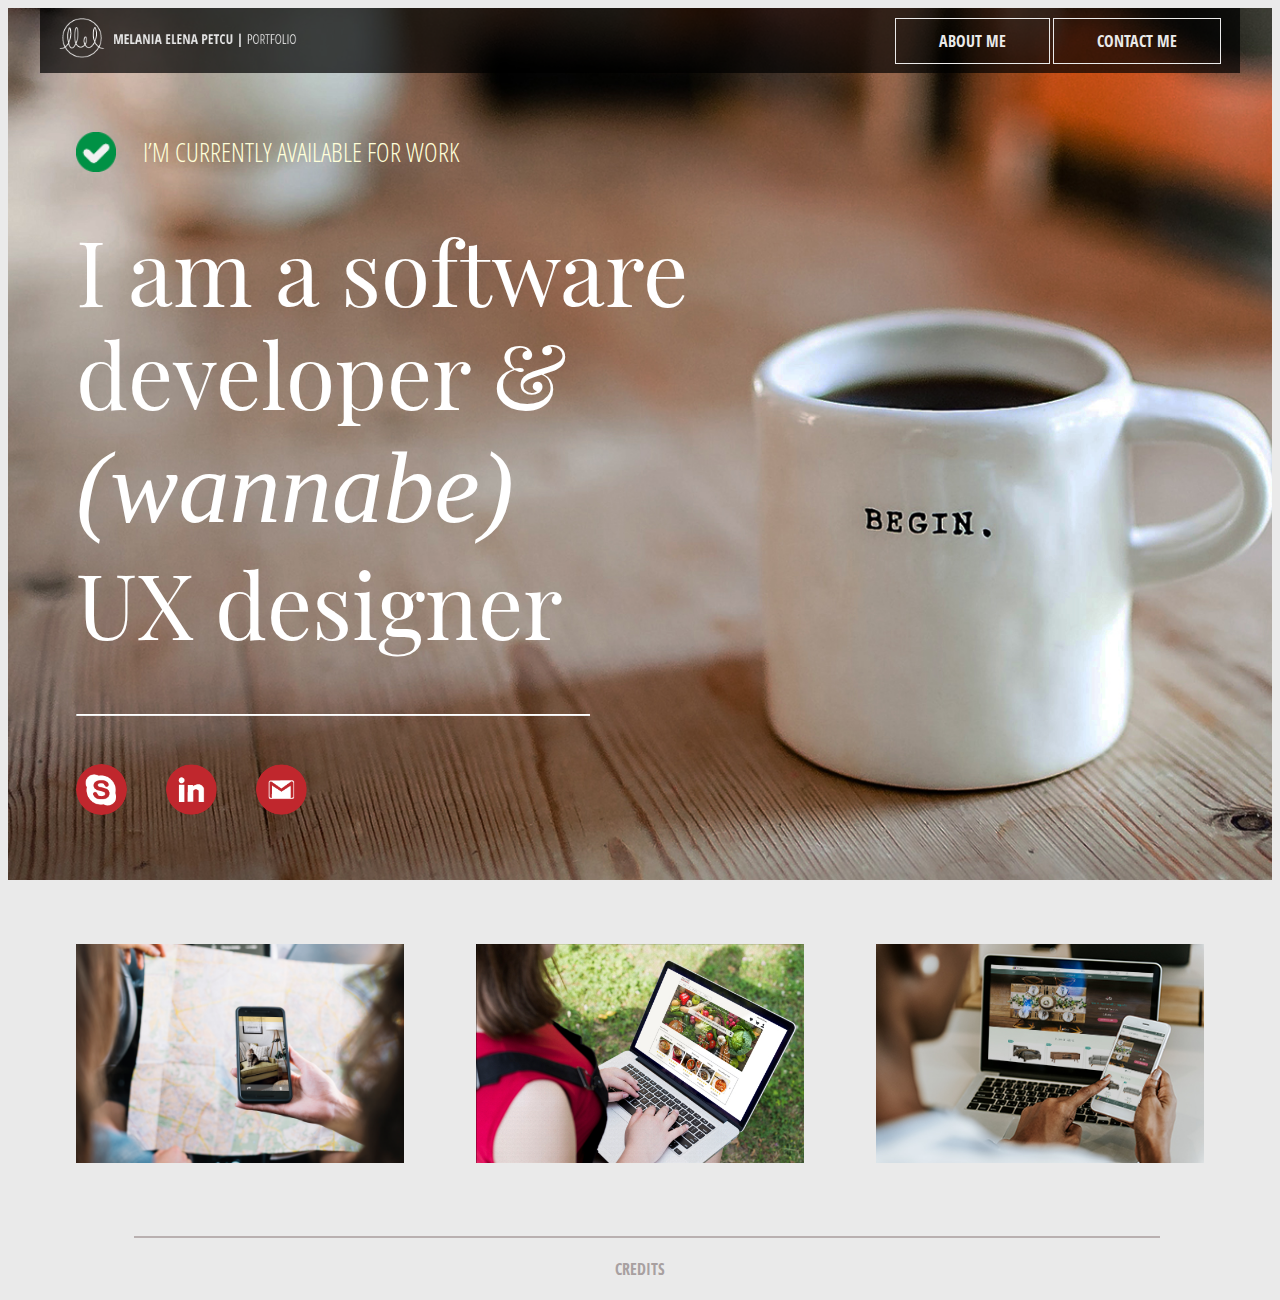
==== commit dd2b6b03: "cv" ====
--- a/index.html
+++ b/index.html
@@ -4,6 +4,7 @@
 <meta charset="UTF-8">
 <title>Melania Elena Petcu - Web Design Portfolio</title>
 <link href="styles.css" rel="stylesheet" type="text/css">
+<link rel="shortcut icon" type="image/png" href="images/favicon.png">
 <script src="https://ajax.googleapis.com/ajax/libs/jquery/3.2.1/jquery.min.js"></script>
 <script type="text/javascript" src="javascript/scripts.js"></script>
 <meta name="viewport" content="width=device-width, initial-scale=1">
@@ -31,10 +32,11 @@
 		   <img src="images/Tick.png" alt="UX design available" class="tick-img"/>
 		   <p class="availability">I’M CURRENTLY AVAILABLE FOR WORK</p>
 	    </div>
-        <h1>I am a software <br> developer &<br>
-            wannabe <br> UX designer, <br>
-          based in Basel.</h1>
-      <hr class="hr-mobile">
+	    <h1>I am a software <br>
+	      developer &amp; <br>
+	      <span style="font-family: Baskerville; font-style:oblique; font-size:8vw; line-height:10vw; text-align:center">(wannabe)</span><br>
+	      UX designer</h1>
+	    <hr class="hr-mobile">
       <!--<a href="contact-page.html" title="Let's Talk" target="_blank" class="btn-red float-left">
 	    <img src="images/let arrow.png" alt="web design available" width="104" height="19" class="arrow"/></a>-->
 	  <div class="social-stuff clear-float">
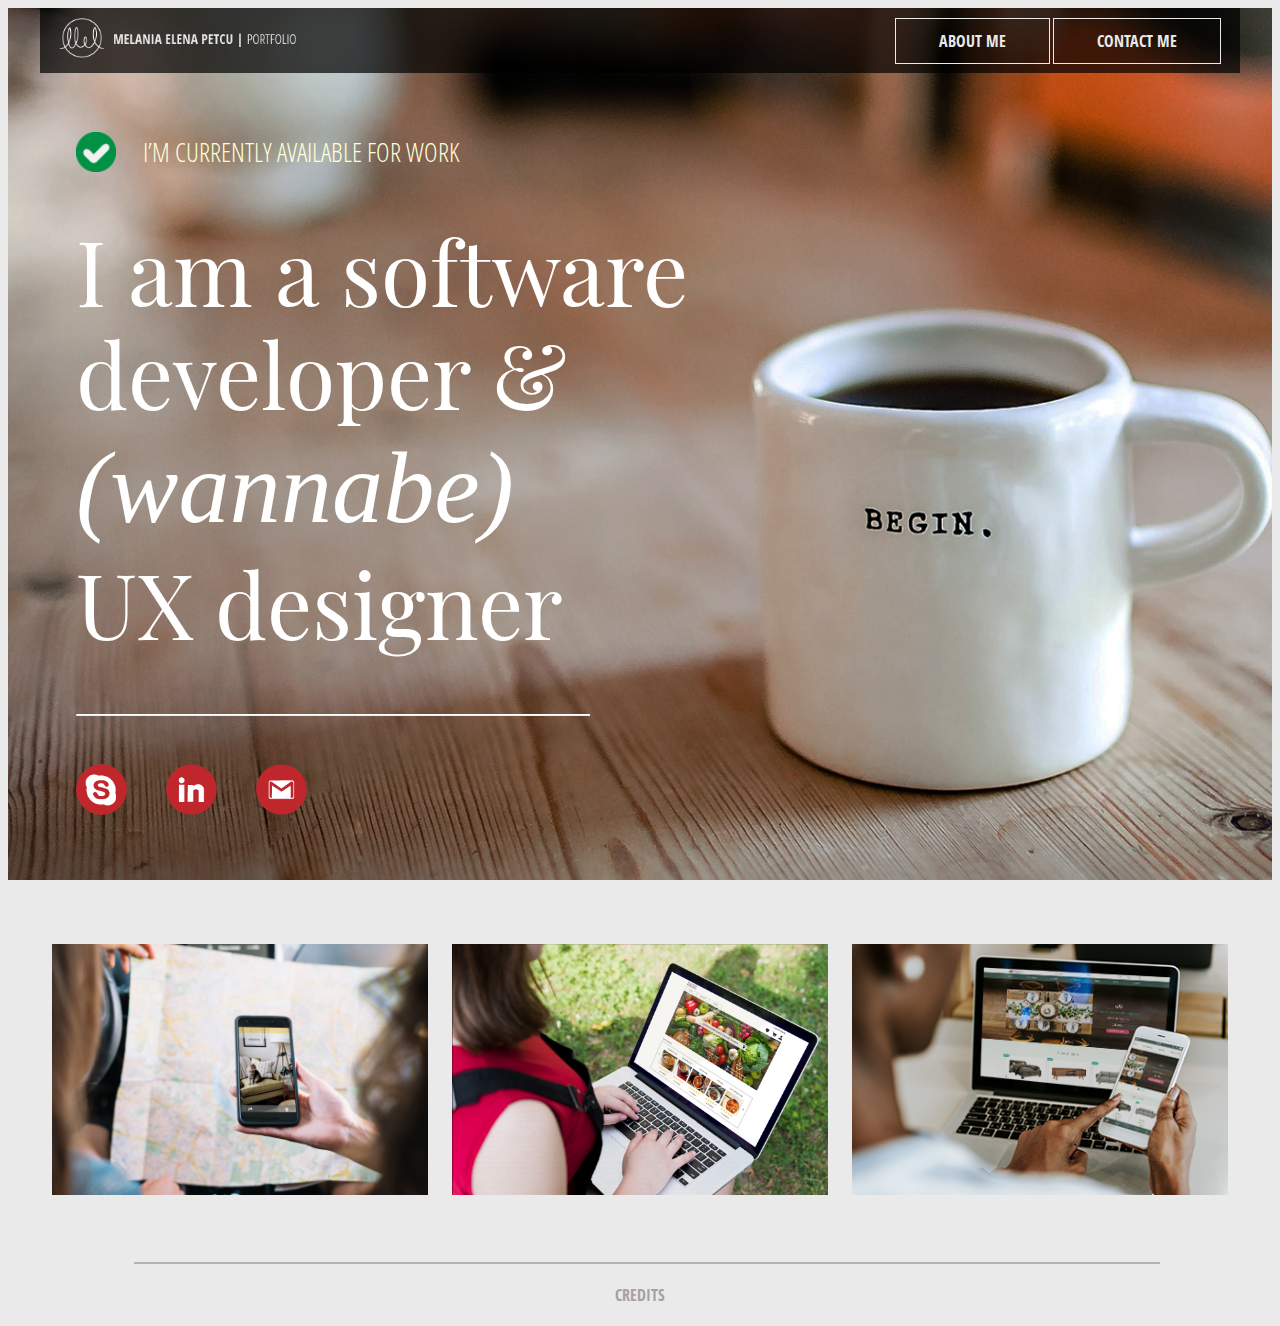
==== commit 553ee8ac: "no-space" ====
--- a/index.html
+++ b/index.html
@@ -1,6 +1,16 @@
 <!doctype html>
 <html>
 <head>
+<!-- Global site tag (gtag.js) - Google Analytics -->
+<script async src="https://www.googletagmanager.com/gtag/js?id=UA-157440487-1"></script>
+<script>
+  window.dataLayer = window.dataLayer || [];
+  function gtag(){dataLayer.push(arguments);}
+  gtag('js', new Date());
+
+  gtag('config', 'UA-157440487-1');
+</script>
+
 <meta charset="UTF-8">
 <title>Melania Elena Petcu - Web Design Portfolio</title>
 <link href="styles.css" rel="stylesheet" type="text/css">
@@ -49,9 +59,9 @@
 </div>
 	<main class="container home-main">
       <div class="row-low">
-		  <div class="col-grid col-xs img_wrap"><a href="project page-peekaboo.html"><img src="images/hero-img-peek.png" alt="" class="mobile-img col-xs"><div class="img_description"><p>Peekaboo</p><p span class="sub-text">MONITORING APP</span></p></div></a></div>
-		  <div class="col-grid col-xs img_wrap"><a href="project page-whatsoup.html"><img src="images/whatsoup-woman-laptop.png" alt="" class="mobile-img col-xs"/><div class="img_description"><p>What'SOUP</p><p span class="sub-text">RESTAURANT</span></p></div></a></div>
-		  <div class="col-grid col-xs img_wrap"><a href="project page-maynooth.html"><img src="images/maynooth.jpg" alt="" class="mobile-img col-xs"/><div class="img_description"><p>Maynooth</p><p span class="sub-text">FURNITURE STORE</span></p></div></a></div>
+		  <div class="col-grid col-xs img_wrap"><a href="project-page-peekaboo.html"><img src="images/hero-img-peek.png" alt="" class="mobile-img col-xs"><div class="img_description"><p>Peekaboo</p><p span class="sub-text">MONITORING APP</span></p></div></a></div>
+		  <div class="col-grid col-xs img_wrap"><a href="project-page-whatsoup.html"><img src="images/whatsoup-woman-laptop.png" alt="" class="mobile-img col-xs"/><div class="img_description"><p>What'SOUP</p><p span class="sub-text">RESTAURANT</span></p></div></a></div>
+		  <div class="col-grid col-xs img_wrap"><a href="project-page-maynooth.html"><img src="images/maynooth.jpg" alt="" class="mobile-img col-xs"/><div class="img_description"><p>Maynooth</p><p span class="sub-text">FURNITURE STORE</span></p></div></a></div>
       </div>
     </main>
     <footer>
--- a/styles.css
+++ b/styles.css
@@ -687,10 +687,10 @@
 }
 .col-grid {
     flex: 1;
-    margin-left: 3%;
-    margin-right: 3%;
-    margin-bottom: 5%;
-	alignment-baseline: bottom;
+    margin-left: 1%;
+    margin-right: 1%;
+    margin-bottom: 4.5%;
+    alignment-baseline: bottom;
 }
 .grid-container {
   display: grid;
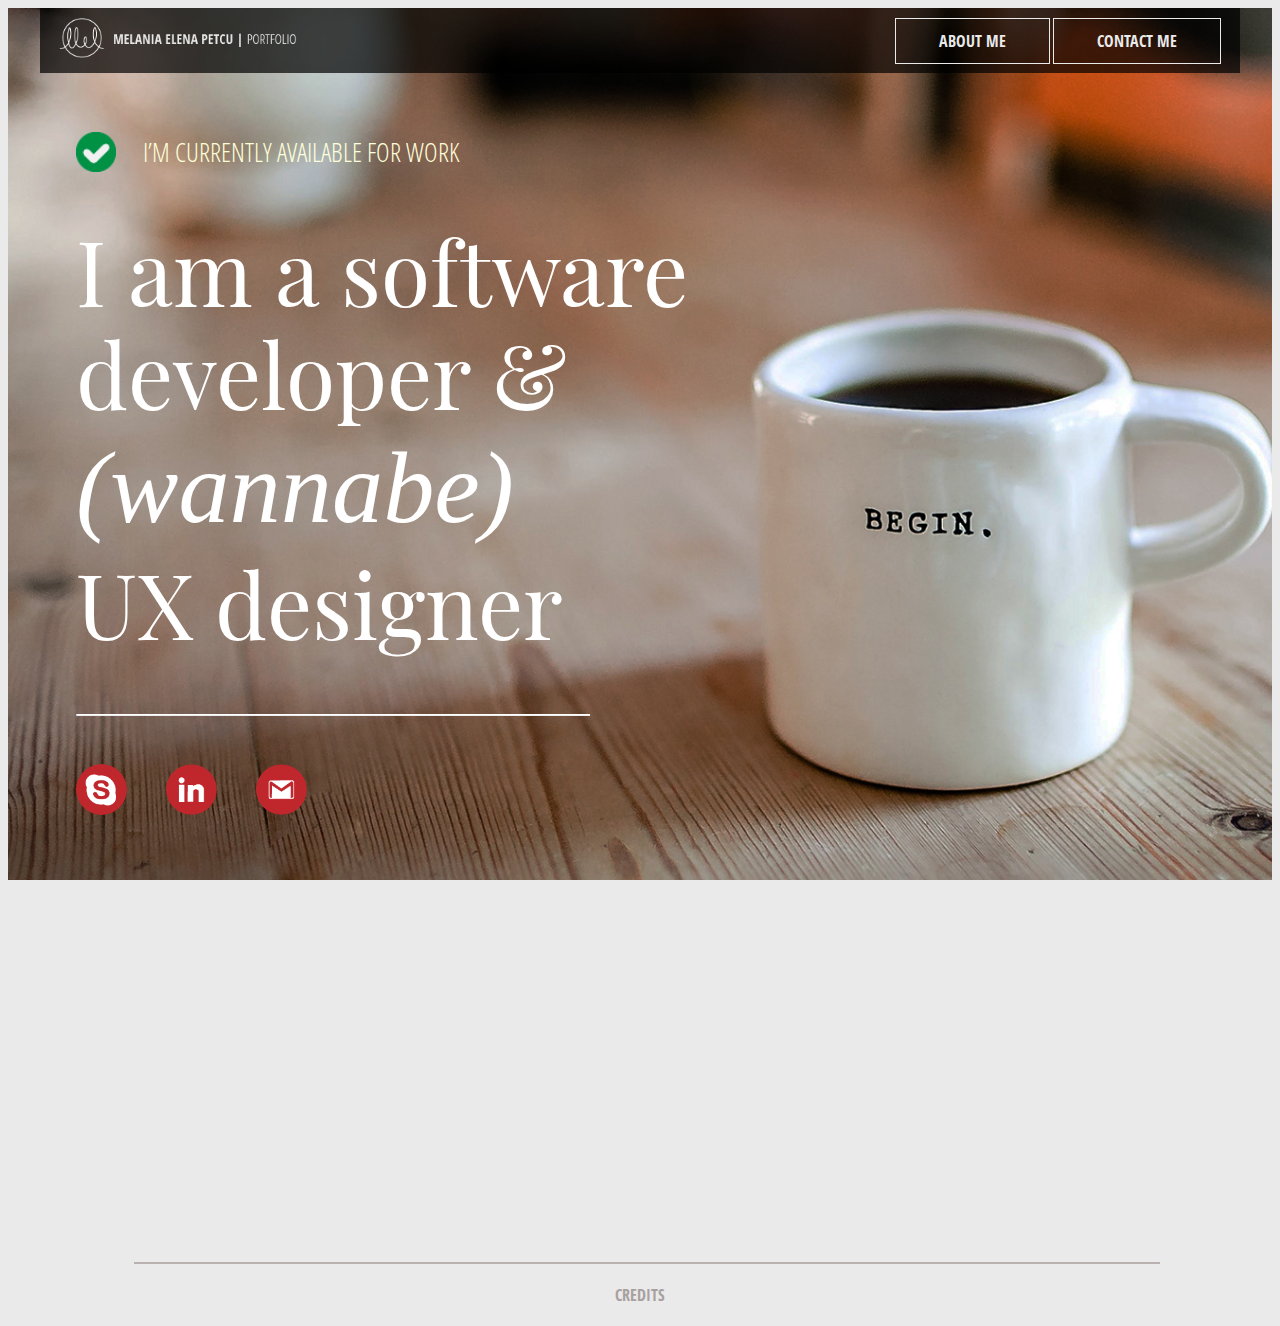
==== commit dc980836: "aos" ====
--- a/index.html
+++ b/index.html
@@ -15,6 +15,7 @@
 <title>Melania Elena Petcu - Web Design Portfolio</title>
 <link href="styles.css" rel="stylesheet" type="text/css">
 <link rel="shortcut icon" type="image/png" href="images/favicon.png">
+<link href="https://unpkg.com/aos@next/dist/aos.css" rel="stylesheet">
 <script src="https://ajax.googleapis.com/ajax/libs/jquery/3.2.1/jquery.min.js"></script>
 <script type="text/javascript" src="javascript/scripts.js"></script>
 <meta name="viewport" content="width=device-width, initial-scale=1">
@@ -59,15 +60,16 @@
 </div>
 	<main class="container home-main">
       <div class="row-low">
-		  <div class="col-grid col-xs img_wrap"><a href="project-page-peekaboo.html"><img src="images/hero-img-peek.png" alt="" class="mobile-img col-xs"><div class="img_description"><p>Peekaboo</p><p span class="sub-text">MONITORING APP</span></p></div></a></div>
-		  <div class="col-grid col-xs img_wrap"><a href="project-page-whatsoup.html"><img src="images/whatsoup-woman-laptop.png" alt="" class="mobile-img col-xs"/><div class="img_description"><p>What'SOUP</p><p span class="sub-text">RESTAURANT</span></p></div></a></div>
-		  <div class="col-grid col-xs img_wrap"><a href="project-page-maynooth.html"><img src="images/maynooth.jpg" alt="" class="mobile-img col-xs"/><div class="img_description"><p>Maynooth</p><p span class="sub-text">FURNITURE STORE</span></p></div></a></div>
+		  <div class="col-grid col-xs img_wrap"><a href="project-page-peekaboo.html"><img src="images/hero-img-peek.png" alt="" class="mobile-img col-xs" data-aos="zoom-in" data-aos-easing="ease-in-sine"><div class="img_description"><p>Peekaboo</p><p span class="sub-text">MONITORING APP</p></div></a></div>
+		  <div class="col-grid col-xs img_wrap"><a href="project-page-whatsoup.html"><img src="images/whatsoup-woman-laptop.png" alt="" class="mobile-img col-xs" data-aos="zoom-in" data-aos-delay="100" data-aos-easing="ease-in-sine"/><div class="img_description"><p>What'SOUP</p><p span class="sub-text">RESTAURANT</p></div></a></div>
+		  <div class="col-grid col-xs img_wrap"><a href="project-page-maynooth.html"><img src="images/maynooth.jpg" alt="" class="mobile-img col-xs" data-aos="zoom-in" data-aos-delay="200" data-aos-easing="ease-in-sine"/><div class="img_description"><p>Maynooth</p><p span class="sub-text">FURNITURE STORE</p></div></a></div>
       </div>
     </main>
     <footer>
 	  <hr class="footer-hr">
 	  <a class="credits col-text-larger" href="credits.html">CREDITS</a>
 	</footer>
-</div>
+<script src="https://unpkg.com/aos@next/dist/aos.js"></script>
+<script>AOS.init();</script>
 </body>
 </html>
